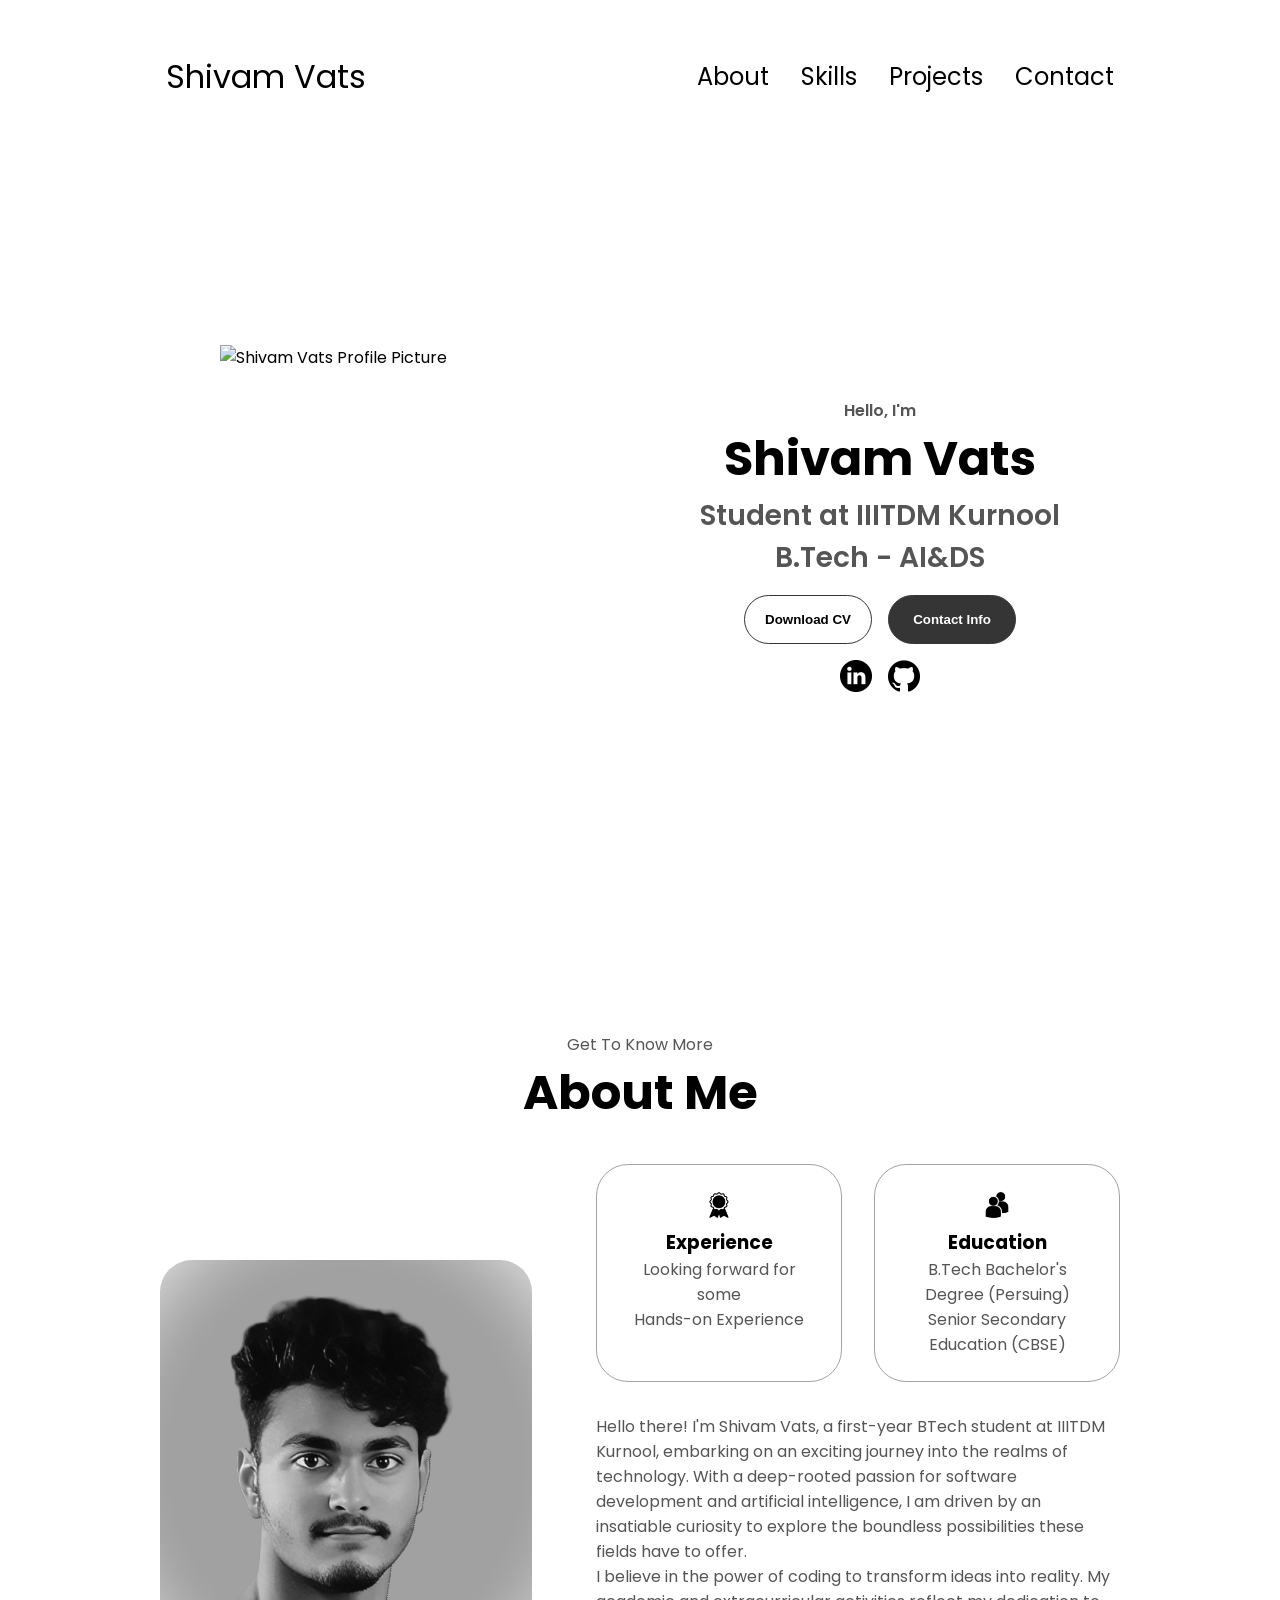
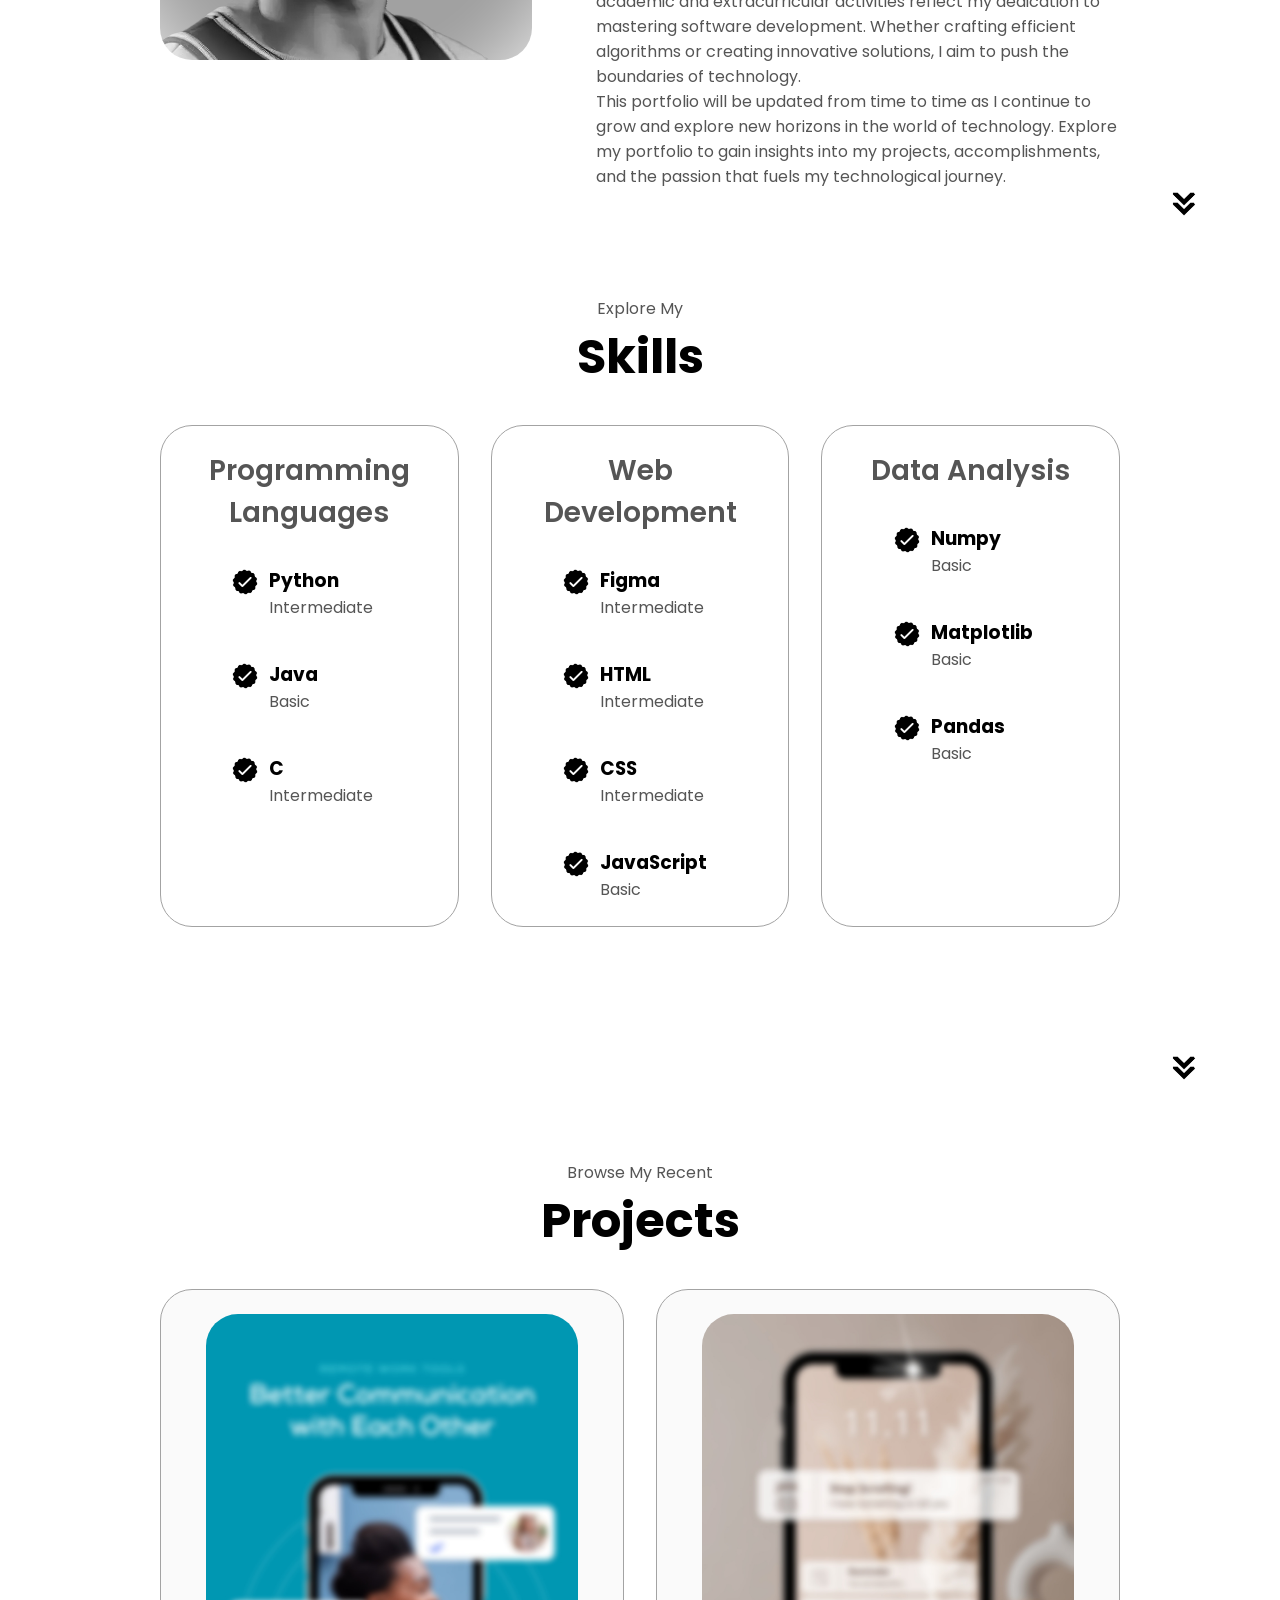
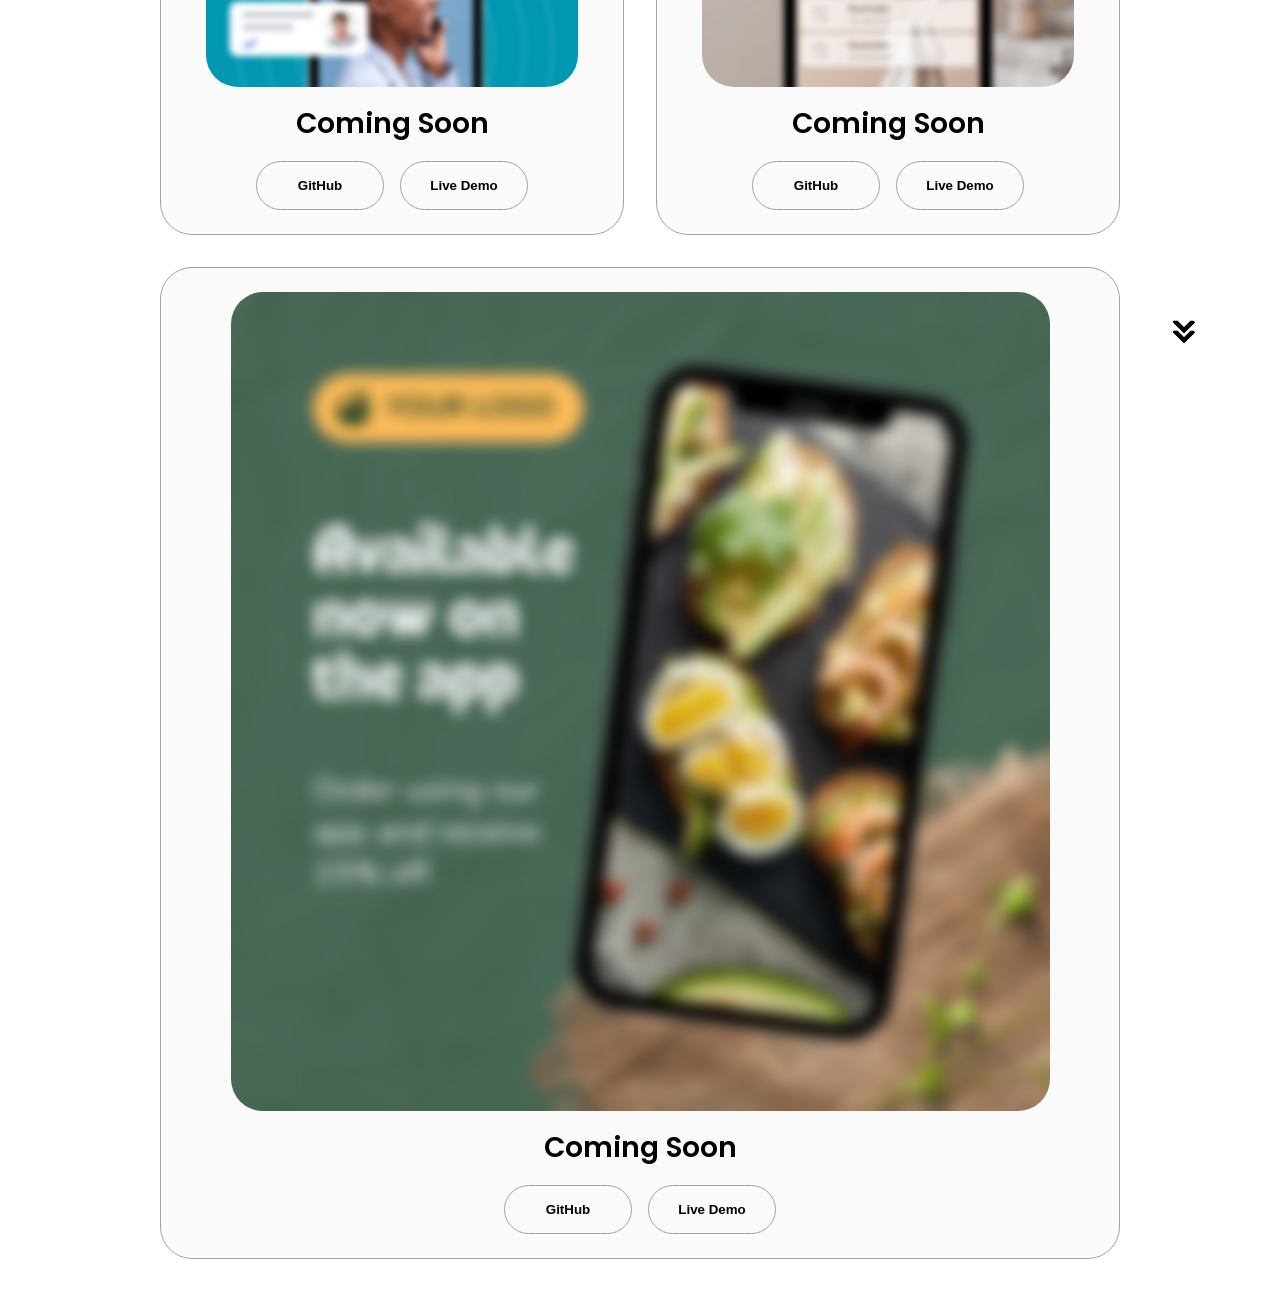
==== index.html @ 205a0e6e "Created website" ====
<!DOCTYPE html>
<html lang="en">
<head>
    <meta charset="UTF-8">
    <meta name="viewport" content="width=device-width, initial-scale=1.0">
    <title>My Portfolio</title>
    <link rel="stylesheet" href="style.css">
    <link rel="stylesheet" href="mediaqueries.css">
</head>
<body>
    <nav id="desktop-nav">
        <div class="logo">Shivam Vats</div>
        <div>
            <ul class="nav-links">
                <li><a href="#about">About</a></li>
                <li><a href="#experience">Skills</a></li>
                <li><a href="#projects">Projects</a></li>
                <li><a href="#contact">Contact</a></li>
            </ul>
        </div>
    </nav>
    <nav id="hamburger-nav">
        <div class="logo">Shivam Vats</div>
        <div class="hamburger-menu">
            <div class="hamburger-icon" onclick="toggleMenu()">
                <span></span>
                <span></span>
                <span></span>
            </div>
            <div class="menu-links">
                <li><a href="#about" onclick="toggleMenu()">About</a></li>
                <li><a href="#experience" onclick="toggleMenu()">Experience</a></li>
                <li><a href="#projects" onclick="toggleMenu()">Projects</a></li>
                <li><a href="#contact" onclick="toggleMenu()">Contact</a></li>
            </div>
        </div>
    </nav>
    <section id="profile">
        <div class="section__pic-container">
            <img src="./assets/profile-pic.png" alt="Shivam Vats Profile Picture">
        </div>
        <div class="section__text">
            <p class="section__text__p1">Hello, I'm</p>
            <h1 class="title">Shivam Vats</h1>
            <p class="section__text__p2">Student at IIITDM Kurnool<br/>B.Tech - AI&DS</p>
            <div class="btn-container">
                <button class="btn btn-color-2" onclick="window.open('./assets/resume.pdf')">Download CV</button>
                <button class="btn btn-color-1" onclick="location.href='./#contact'">Contact Info</button>
            </div>
            <div id="socials-container">
                <img src="./assets/linkedin.png" alt="My LinkedIn Profile" class="icon" onclick="location.href='https://www.linkedin.com/in/vatshivam'"/> 
                <img src="./assets/github.png" alt="My Github Profile" class="icon" onclick="location.href='https://github.com/shivamvats1204'"/> 
            </div>
        </div>
    </section>
    <section id="about">
        <p class="section__text__p1">Get To Know More</p>
        <h1 class="title">About Me</h1>
        <div class="section-container">
            <div class="section__pic-container">
                <img src="./assets/about-pic.png" alt="Profile Picture" class="about-pic">
            </div>
            <div class="about-details-container">
                <div class="about-containers">
                    <div class="details-container">
                        <img src="./assets/experience.png" alt="Experience Icon" class="icon about-icon">
                        <h3>Experience</h3>
                        <p>Looking forward for some<br>Hands-on Experience</p>
                    </div>
                    <div class="details-container">
                        <img src="./assets/education.png" alt="Education Icon" class="icon about-icon">
                        <h3>Education</h3>
                        <p>B.Tech Bachelor's Degree (Persuing) <br>Senior Secondary Education (CBSE)</p>
                    </div>
                </div>
                <div class="text-container">
                    <p>
                        Hello there! I'm Shivam Vats, a first-year BTech student at IIITDM Kurnool, embarking on an exciting journey into the realms of technology. With a deep-rooted passion for software development and artificial intelligence, I am driven by an insatiable curiosity to explore the boundless possibilities these fields have to offer.<br>I believe in the power of coding to transform ideas into reality. My academic and extracurricular activities reflect my dedication to mastering software development. Whether crafting efficient algorithms or creating innovative solutions, I aim to push the boundaries of technology.<br>This portfolio will be updated from time to time as I continue to grow and explore new horizons in the world of technology. Explore my portfolio to gain insights into my projects, accomplishments, and the passion that fuels my technological journey.
                    </p>
                </div>
            </div>
        </div>
        <img src="./assets/arrow.png" alt="Arrow icon" class="icon arrow" onclick="location.href='./#experience'">
    </section>
    <section id="experience">
        <p class="section__text__p1">Explore My</p>
        <h1 class="title">Skills</h1>
        <div class="experience-details-container"> 
            <div class="about-containers">
                <div class="details-container">
                    <h2 class="experience-sub-title">Programming Languages</h2>
                    <div class="article-container">
                        <article>
                            <img src="./assets/checkmark.png" alt="Experience Icon" class="icon">
                            <div>
                                <h3>Python</h3>
                                <p>Intermediate</p>
                            </div>
                        </article>
                        <article>
                            <img src="./assets/checkmark.png" alt="Experience Icon" class="icon">
                            <div>
                                <h3>Java</h3>
                                <p>Basic</p>
                            </div>
                        </article>
                        <article>
                            <img src="./assets/checkmark.png" alt="Experience Icon" class="icon">
                            <div>
                                <h3>C</h3>
                                <p>Intermediate</p>
                            </div>
                        </article>
                    </div>
                </div>
                <div class="details-container">
                    <h2 class="experience-sub-title">Web Development</h2>
                    <div class="article-container">
                        <article>
                            <img src="./assets/checkmark.png" alt="Experience Icon" class="icon">
                            <div>
                                <h3>Figma</h3>
                                <p>Intermediate</p>
                            </div>
                        </article>
                        <article>
                            <img src="./assets/checkmark.png" alt="Experience Icon" class="icon">
                            <div>
                                <h3>HTML</h3>
                                <p>Intermediate</p>
                            </div>
                        </article>
                        <article>
                            <img src="./assets/checkmark.png" alt="Experience Icon" class="icon">
                            <div>
                                <h3>CSS</h3>
                                <p>Intermediate</p>
                            </div>
                        </article>
                        <article>
                            <img src="./assets/checkmark.png" alt="Experience Icon" class="icon">
                            <div>
                                <h3>JavaScript</h3>
                                <p>Basic</p>
                            </div>
                        </article>
                    </div>
                </div>
                <div class="details-container">
                    <h2 class="experience-sub-title">Data Analysis</h2>
                    <div class="article-container">
                        <article>
                            <img src="./assets/checkmark.png" alt="Experience Icon" class="icon">
                            <div>
                                <h3>Numpy</h3>
                                <p>Basic</p>
                            </div>
                        </article>
                        <article>
                            <img src="./assets/checkmark.png" alt="Experience Icon" class="icon">
                            <div>
                                <h3>Matplotlib</h3>
                                <p>Basic</p>
                            </div>
                        </article>
                        <article>
                            <img src="./assets/checkmark.png" alt="Experience Icon" class="icon">
                            <div>
                                <h3>Pandas</h3>
                                <p>Basic</p>
                            </div>
                        </article>
                    </div>
                </div>
            </div>
        </div>
        <img src="./assets/arrow.png" alt="Arrow icon" class="icon arrow" onclick="location.href='./#projects'">
    </section>
    <section id="projects">
        <p class="section__text__p1">Browse My Recent</p>
        <h1 class="title">Projects</h1>
        <div class="experience-details-container">
            <div class="about-containers">
                <div class="details-container color-container">
                    <div class="article-container">
                        <img src="./assets/project-1-not-ready.jpg" alt="Project 1" class="project-img">
                    </div>
                    <h2 class="experience-sub-title project-title">Coming Soon</h2>
                    <div class="btn-container">
                        <button class="btn btn-color-2 project-btn" onclick="location.href='#projects'">GitHub</button>
                        <button class="btn btn-color-2 project-btn" onclick="location.href='#projects'">Live Demo</button>
                    </div>
                </div>
                <div class="details-container color-container">
                    <div class="article-container">
                        <img src="./assets/project-2-not-ready.jpg" alt="Project 2" class="project-img">
                    </div>
                    <h2 class="experience-sub-title project-title">Coming Soon</h2>
                    <div class="btn-container">
                        <button class="btn btn-color-2 project-btn" onclick="location.href='#projects'">GitHub</button>
                        <button class="btn btn-color-2 project-btn" onclick="location.href='#projects'">Live Demo</button>
                    </div>
                </div>
                <div class="details-container color-container">
                    <div class="article-container">
                        <img src="./assets/project-3-not-ready.jpg" alt="Project 3" class="project-img">
                    </div>
                    <h2 class="experience-sub-title project-title">Coming Soon</h2>
                    <div class="btn-container">
                        <button class="btn btn-color-2 project-btn" onclick="location.href='#projects'">GitHub</button>
                        <button class="btn btn-color-2 project-btn" onclick="location.href='#projects'">Live Demo</button>
                    </div>
                </div>
            </div>
        </div>
        <img src="./assets/arrow.png" alt="Arrow icon" class="icon arrow" onclick="location.href='./#contact'">
    </section>
    <section id="contact">
        <p class="section__text__p1">Get In Touch</p>
        <h1 class="title">Contact Me</h1>
        <div class="contact-info-upper-container">
            <div class="contact-info-container">
                <img src="./assets/email.png" alt="Email Icon" class="icon contact-icon">
                <p><a href="mailto:shivam.vats1204@gmail.com">shivam.vats1204@gmail.com</a></p>
            </div>
            <div class="contact-info-container">
                <img src="./assets/linkedin.png" alt="LinkedIn Icon" class="icon contact-icon">
                <p><a href="https://www.linkedin.com/in/vatshivam/">LinkedIn</a></p>
            </div>
        </div>
    </section>
    <footer>
        <nav>
            <div class="nav-links-container">
                <ul class="nav-links">
                    <li><a href="#about">About</a></li>
                    <li><a href="#experience">Skills</a></li>
                    <li><a href="#projects">Projects</a></li>
                    <li><a href="#contact">Contact</a></li>
                </ul>
            </div>
        </nav>
        <p>Copyright &#169; 2024 Shivam Vats. All Rights Reserved.</p>
    </footer>
    <script src="script.js"></script>
</body>
</html>
<!--Experience Section changed to Skills Section-->
---- style.css ----
/*General */


@import url('https://fonts.googleapis.com/css2?family=Poppins:wght@300;400;500;600&display=swap');


*{
    margin: 0;
    padding: 0;
}

body{
    font-family: 'Poppins', sans-serif;
}

html{
    scroll-behavior: smooth;
}

p{
    color: rgb(85,85,85);
}

/* Transition */

a,
.btn{
    transition: all 300ms ease;
}

/* Navigation */

nav,
.nav-links{
    display: flex;
}

nav{
    justify-content: space-around;
    align-items: center;
    height: 17vh;
}

.nav-links{
    gap: 2rem;
    list-style: none;
    font-size: 1.5rem;
}

a{
    color: black;
    text-decoration: none;
    text-decoration-color: white;
}

a:hover{
    color: grey;
    text-decoration: underline;
    text-underline-offset: 1rem;
    text-decoration-color: rgb(181,181,181);
}

.logo{
    font-size: 2rem;
}

.logo:hover{
    cursor: default;
}

/* HamburgerMenu */

#hamburger-nav{
    display:none;
}

.hamburger-menu{
    position: relative;
    display: inline-block;
}

.hamburger-icon{
    display: flex;
    flex-direction: column;
    justify-content: space-between;
    height: 24px;
    width: 30px;
    cursor:pointer;
}

.hamburger-icon span{
    width: 100%;
    height: 2px;
    background-color: black;
    transition: all 0.3 ease-in-out;
}

.menu-links{
    position: absolute;
    top: 100%;
    right: 0%;
    background-color: white;
    width: fit-content;
    max-height: 0;
    overflow: hidden;
    transition: all;
}

.menu-links a{
    display: block;
    padding: 10px;
    text-align: center;
    font-size: 1.5rem;
    color: black;
    text-decoration: none;
    transition: all 0.3 ease-in-out;
}

.menu-links li{
    list-style: none;
}

.menu-links.open{
    max-height: 300px;
}

.hamburger-icon.open span:first-child{
    transform: rotate(45deg) translate(10px, 5px);
}

.hamburger-icon.open span:nth-child(2){
    opacity: 0;
}

.hamburger-icon.open span:last-child{
    transform: rotate(-45deg) translate(10px, -5px);
}

.hamburger-icon span:first-child{
    transform: none;
}

.hamburger-icon span:first-child{
    opacity: 1;
}

.hamburger-icon span:first-child{
    transform: none;
}

/* Sections */

section{
    padding-top: 4vh;
    height: 96vh;
    margin: 0 10rem;
    box-sizing: border-box;
    min-height: fit-content;
}

.section-container{
    display: flex;
}

#profile{
    display: flex;
    justify-content: center;
    gap: 5rem;
    height: 80vh;
}

.section__pic-container{
    display: flex;
    height: 400px;
    width: 400px;
    margin: auto 0;
}

.section__text {
    align-self: center;
    text-align: center;
}

.section__text p{
    font-weight: 600;
}

.section__text__p1{
    text-align: center;
}

.section__text__p2{
    font-size: 1.75rem;
    margin-bottom: 1rem;
}

.title{
    font-size: 3rem;
    text-align: center;
}

#socials-container{
    display: flex;
    justify-content: center;
    margin-top: 1rem;
    gap: 1rem;
}

/* Icons */

.icon{
    cursor: pointer;
    height: 2rem;
}

/* Buttons */

.btn-container{
    display: flex;
    justify-content: center;
    gap: 1rem;
}

.btn{
    font-weight: 600;
    transition: all 300ms ease;
    padding: 1rem;
    width: 8rem;
    border-radius: 2rem;
}

.btn-color-1,
.btn-color-2{
    border:rgb(53,53,53) 0.1rem solid;
}

.btn-color-1:hover,
.btn-color-2:hover{
    cursor: pointer;
}

.btn-color-1,
.btn-color-2:hover{
    background: rgb(53,53,53);
    color: white;
}

.btn-color-1:hover{
    background: rgb(0,0,0);
}

.btn-color-2{
    background: none;
}

.btn-color-2:hover{
    border: rgb(255,255,255) 0.1rem solid;
}

.btn-container{
    gap: 1rem;
}

/* About Section */

#about{
    position: relative;
}

.about-containers{
    gap: 2rem;
    margin-bottom: 2rem;
    margin-top: 2rem;
}

.about-details-container{
    justify-content: center;
    flex-direction: column;
}

.about-containers,
.about-details-container{
    display: flex;
}

.about-pic{
    border-radius: 2rem;
}

.arrow{
    position: absolute;
    right: -5rem;
    bottom: 2.5rem;
}

.details-container{
    padding: 1.5rem;
    flex: 1;
    background: white;
    border-radius: 2rem;
    border: rgb(53,53,53) 0.1rem solid;
    border-color: rgb(163,163,163);
    text-align: center;
}

.section-container{
    gap: 4rem;
    height: 80%;
}

.section__pic-container{
    height: 400px;
    width: 400px;
    margin: auto 0;
}

.about-icon{
    cursor: default;
}

/* Experience Section */

#experience{
    position: relative;
}

.experience-sub-title{
    color: rgb(85,85,85);
    font-weight: 600;
    font-size: 1.75rem;
    margin-bottom: 2rem;
}

.experience-details-container{
    display: flex;
    justify-content: center;
    flex-direction: column;
}

.article-container{
    display: flex;
    text-align: initial;
    flex-wrap: wrap;
    flex-direction: row;
    gap: 2.5rem;
    justify-content: space-around;
}

article{
    display: flex;
    width: 10rem;
    
    gap: 0.5rem;
}

article .icon{
    cursor: default;
}

/* Projects Section */

#projects{
    position: relative;
}

.color-container{
    border-color: rgb(163,163,163);
    background: rgb(250,250,250);
}

.project-img{
    border-radius: 2rem;
    width: 90%;
    height: 90%;
}

.project-title{
    margin: 1rem;
    color: black;
}

.project-btn{
    color: black;
    border-color: rgb(163,163,163);
}

/* Contact Section */

#contact{
    display: flex;
    justify-content: center;
    flex-direction: column;
    height: 70vh;
}

.contact-info-upper-container{
    display:flex;
    justify-content: center;
    border-radius: 2rem;
    border: rgb(53,53,53) 0.1rem solid;
    border-color: rgb(163,163,163);
    background: rgb(250,250,250);
    margin: 2rem auto;
    padding: 0.5rem;
}

.contact-info-container{
    display: flex;
    align-items: center;
    justify-content: center;
    gap: 0.5rem;
    margin: 1rem;
}

.contact-info-container p{
    font-size: larger;
}

.contact-icon{
    cursor: default;
}

/* Footer Section */

footer{
    height: 26vh;
    margin: 0 1rem;
}

footer p{
    text-align: center;
}
---- mediaqueries.css ----
@media screen and (max-width: 1400px){
    #profile{
        height: 83vh;
        margin-bottom: 6rem;
    }
    .about-containers{
        flex-wrap:wrap;
    }
}


@media screen and (max-width: 1200px) {
    #desktop-nav{
        display:none;
    }
    #hamburger-nav{
        display: flex;
    }
    #experience,
    .experience-details-container{
        margin-top: 2rem;
    }
    #profile,
    .section-container{
        display: block;
    }
    .arrow{
        display: none;
    }
    section,
    .section-container{
        height: fit-content;
    }
    section{
        margin:  0 5%;
    }
    .section__pic-container{
        width: 275px;
        height: 275px;
        margin: 0 auto 2rem;
    }
    .about-containers{
        margin-top: 0;
    }
}

@media screen and (max-width: 600px) {
    #contact,
    footer{
        height: 40vh;
    }
    #profile{
        height: 83vh;
        margin-bottom: 0;
    }
    article{
        font-size: 1rem;
    }
    footer nav{
        height: fit-content;
        margin-bottom: 2rem;
    }
    .about-containers,
    .contact-info-upper-container,
    .btn-container{
        flex-wrap: wrap;
    }
    .contact-info-container{
        margin: 0;
    }
    .contact-info-container p,
    .nav-links li a{
        font-size: 1rem;
    }
    .experience-sub-title{
        font-size: 1.25rem;
    }
    .logo{
        font-size: 1.5rem;
    }
    .nav-links{
        flex-direction: column;
        gap: 0.5rem;
        text-align: center;
    }
    .section__pic-container{
        width: auto;
        height: 46vw;
        justify-content: center;
    }
    .section__text__p2{
        font-size: 1.25rem;
    }
    .title{
        font-size: 2rem;
    }
    .text-container{
        text-align: justify;
    }
}
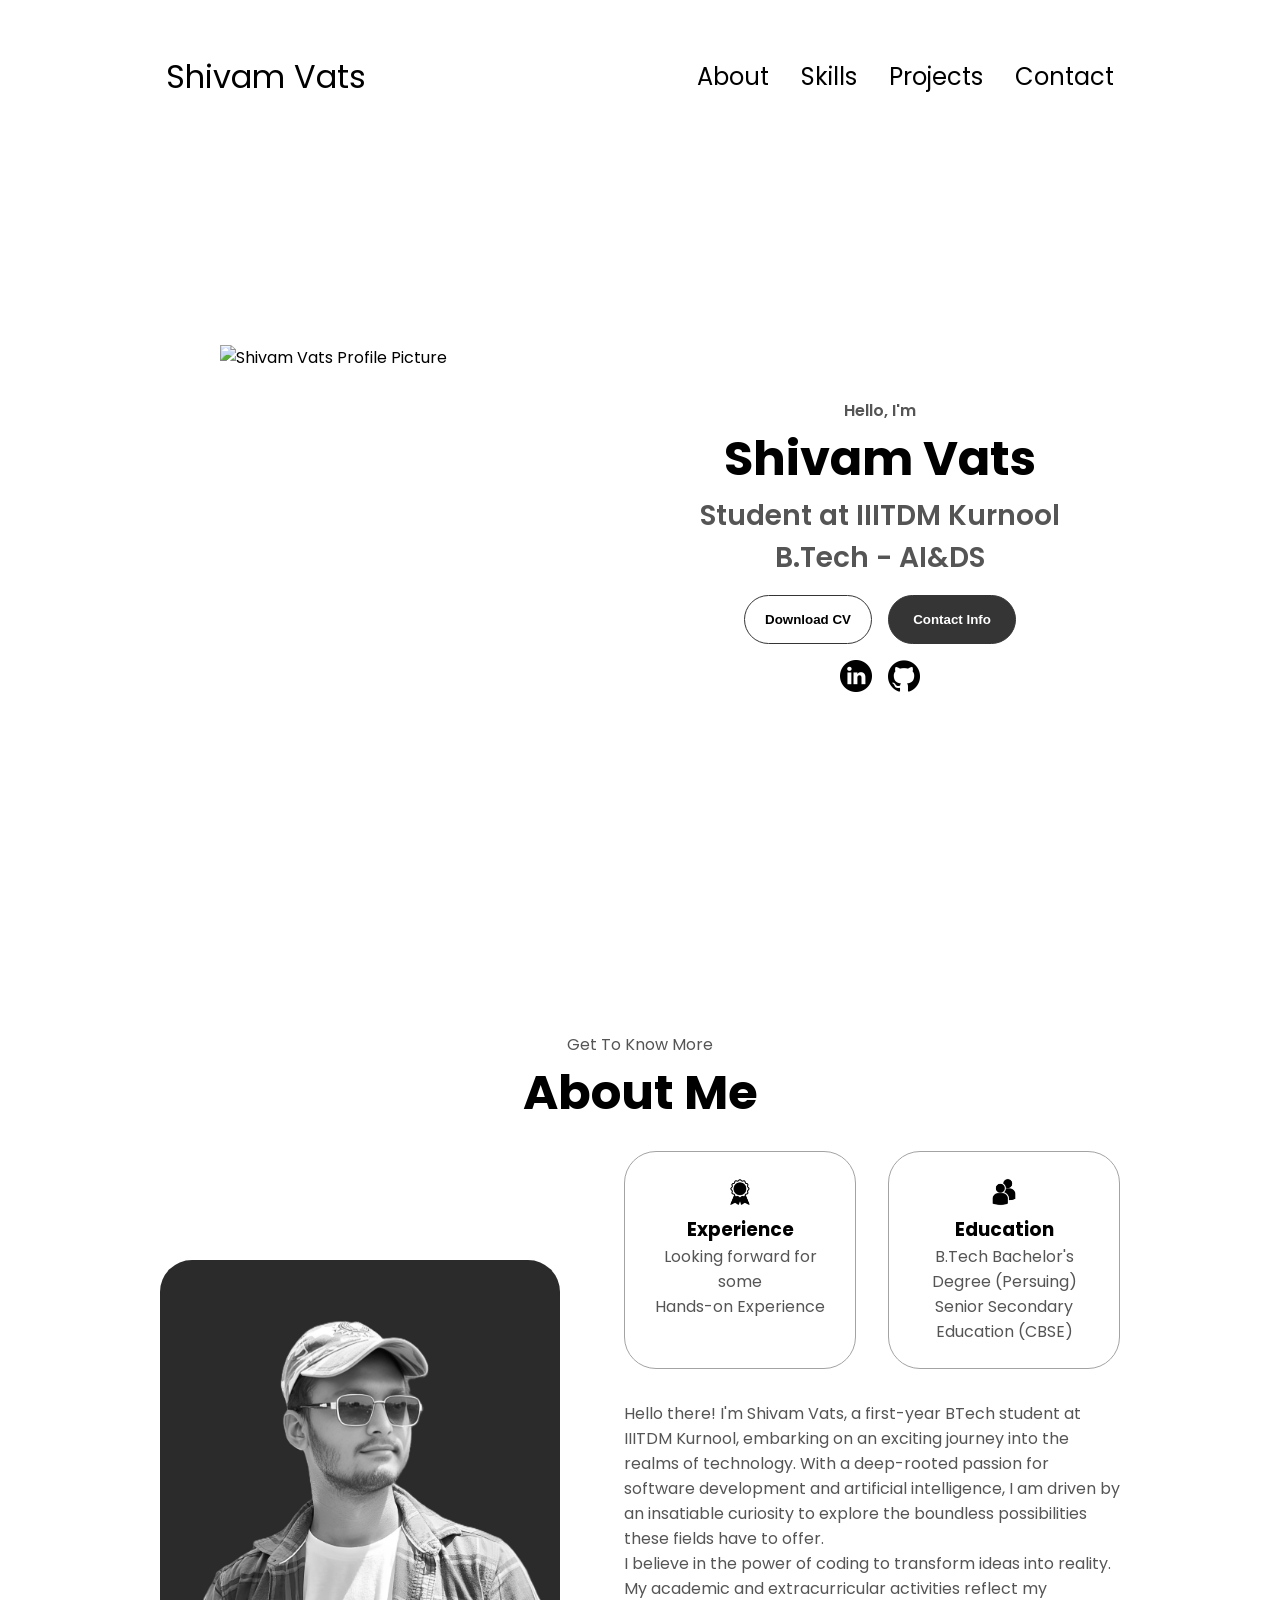
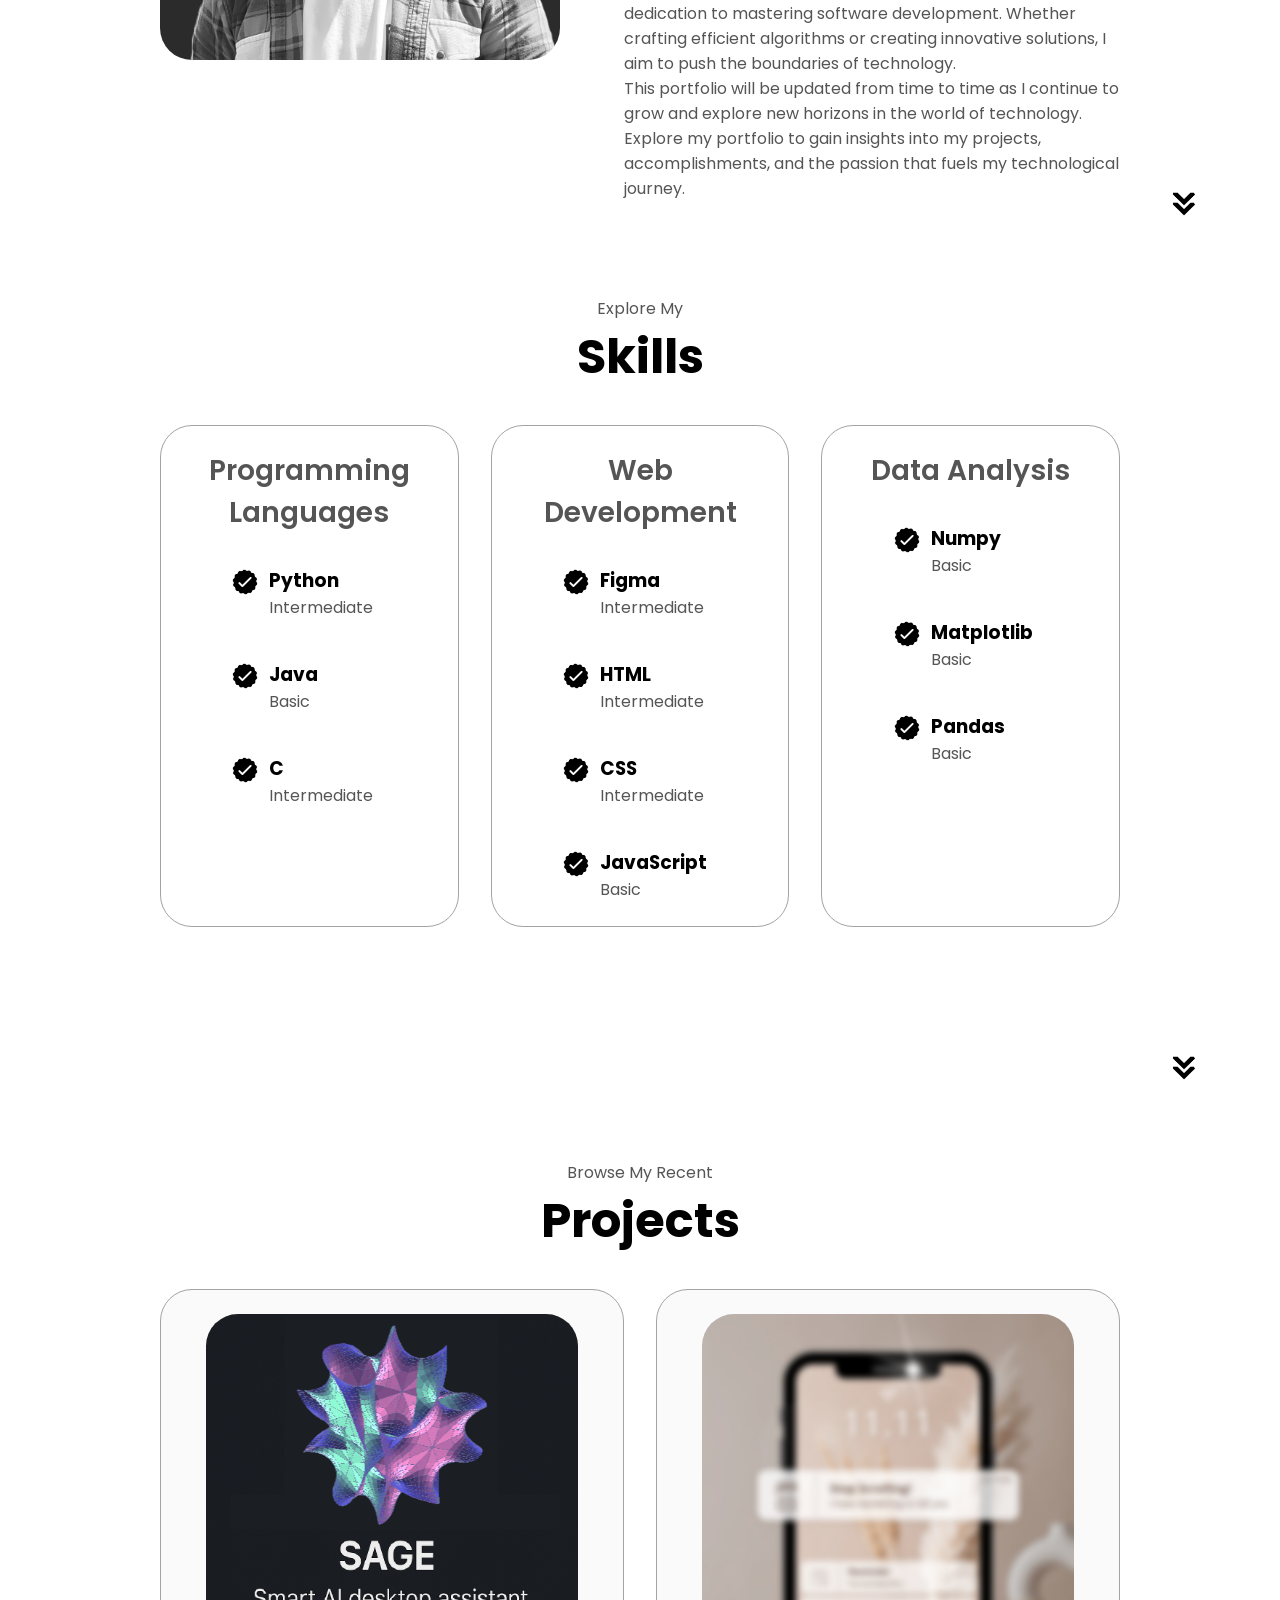
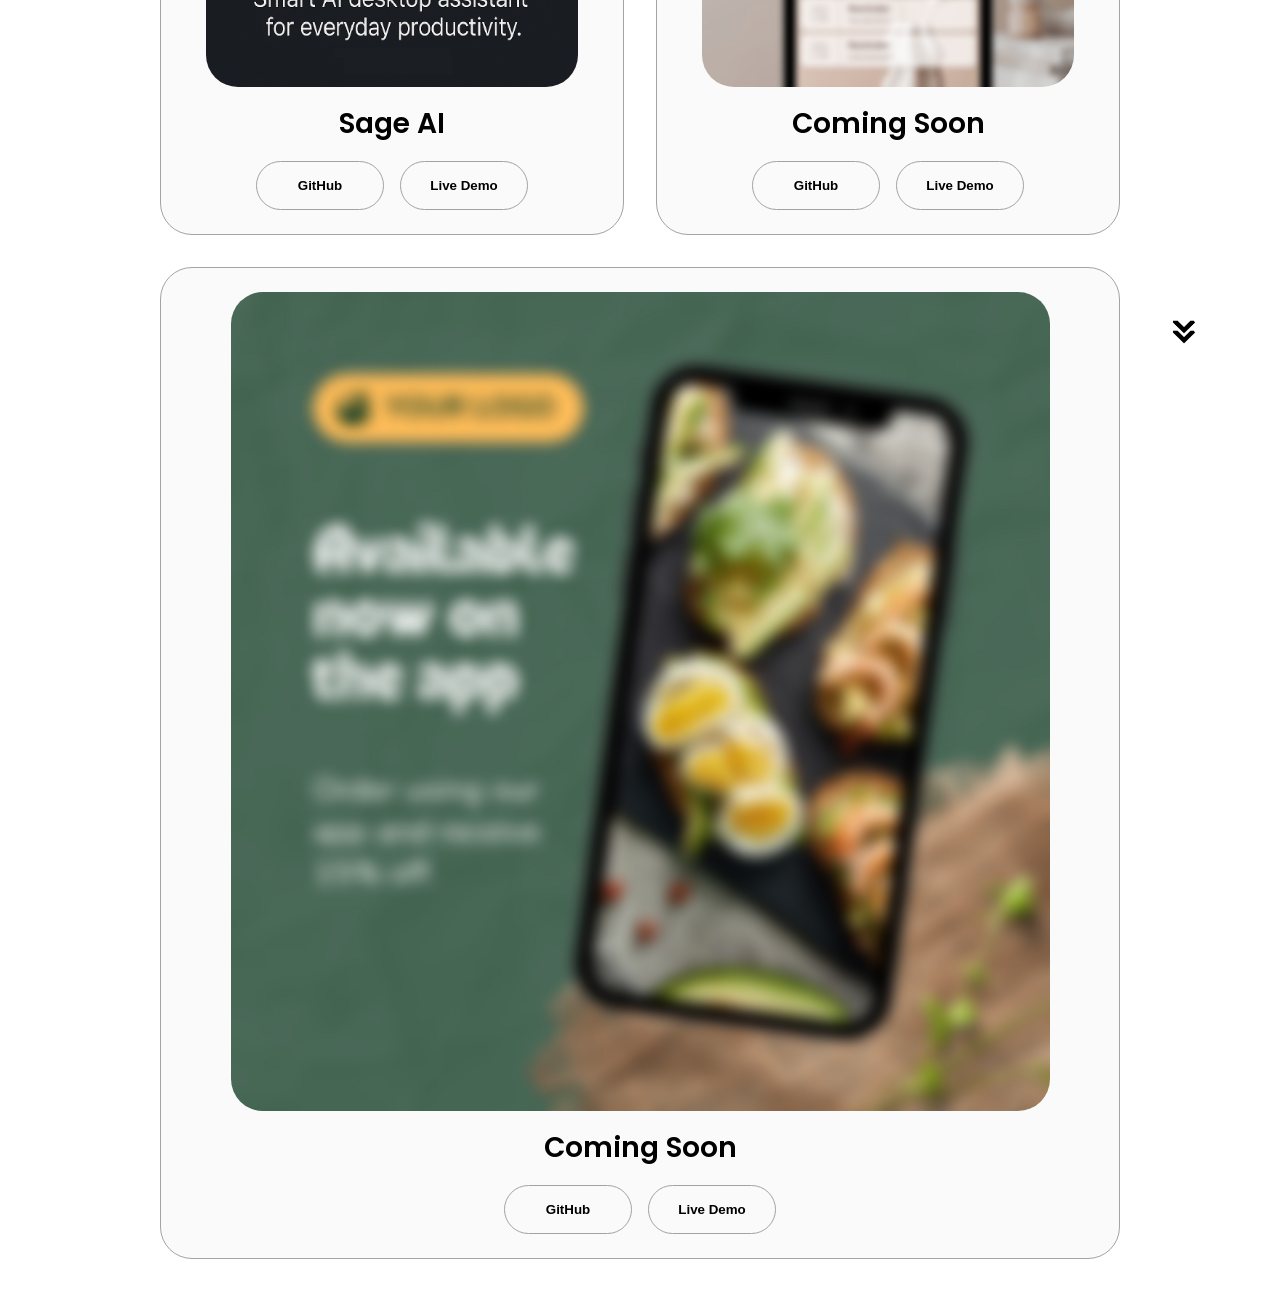
==== commit 45d16ace: "Adde Sage Project Github Link" ====
--- a/index.html
+++ b/index.html
@@ -3,7 +3,7 @@
 <head>
     <meta charset="UTF-8">
     <meta name="viewport" content="width=device-width, initial-scale=1.0">
-    <title>My Portfolio</title>
+    <title>Shivam Vats</title>
     <link rel="stylesheet" href="style.css">
     <link rel="stylesheet" href="mediaqueries.css">
 </head>
@@ -183,11 +183,11 @@
             <div class="about-containers">
                 <div class="details-container color-container">
                     <div class="article-container">
-                        <img src="./assets/project-1-not-ready.jpg" alt="Project 1" class="project-img">
-                    </div>
-                    <h2 class="experience-sub-title project-title">Coming Soon</h2>
+                        <img src="./assets/project-1.png" alt="Project 1" class="project-img">
+                    </div>
+                    <h2 class="experience-sub-title project-title">Sage AI</h2>
                     <div class="btn-container">
-                        <button class="btn btn-color-2 project-btn" onclick="location.href='#projects'">GitHub</button>
+                        <button class="btn btn-color-2 project-btn" onclick="location.href='https://github.com/shivamvats1204/Sage'">GitHub</button>
                         <button class="btn btn-color-2 project-btn" onclick="location.href='#projects'">Live Demo</button>
                     </div>
                 </div>
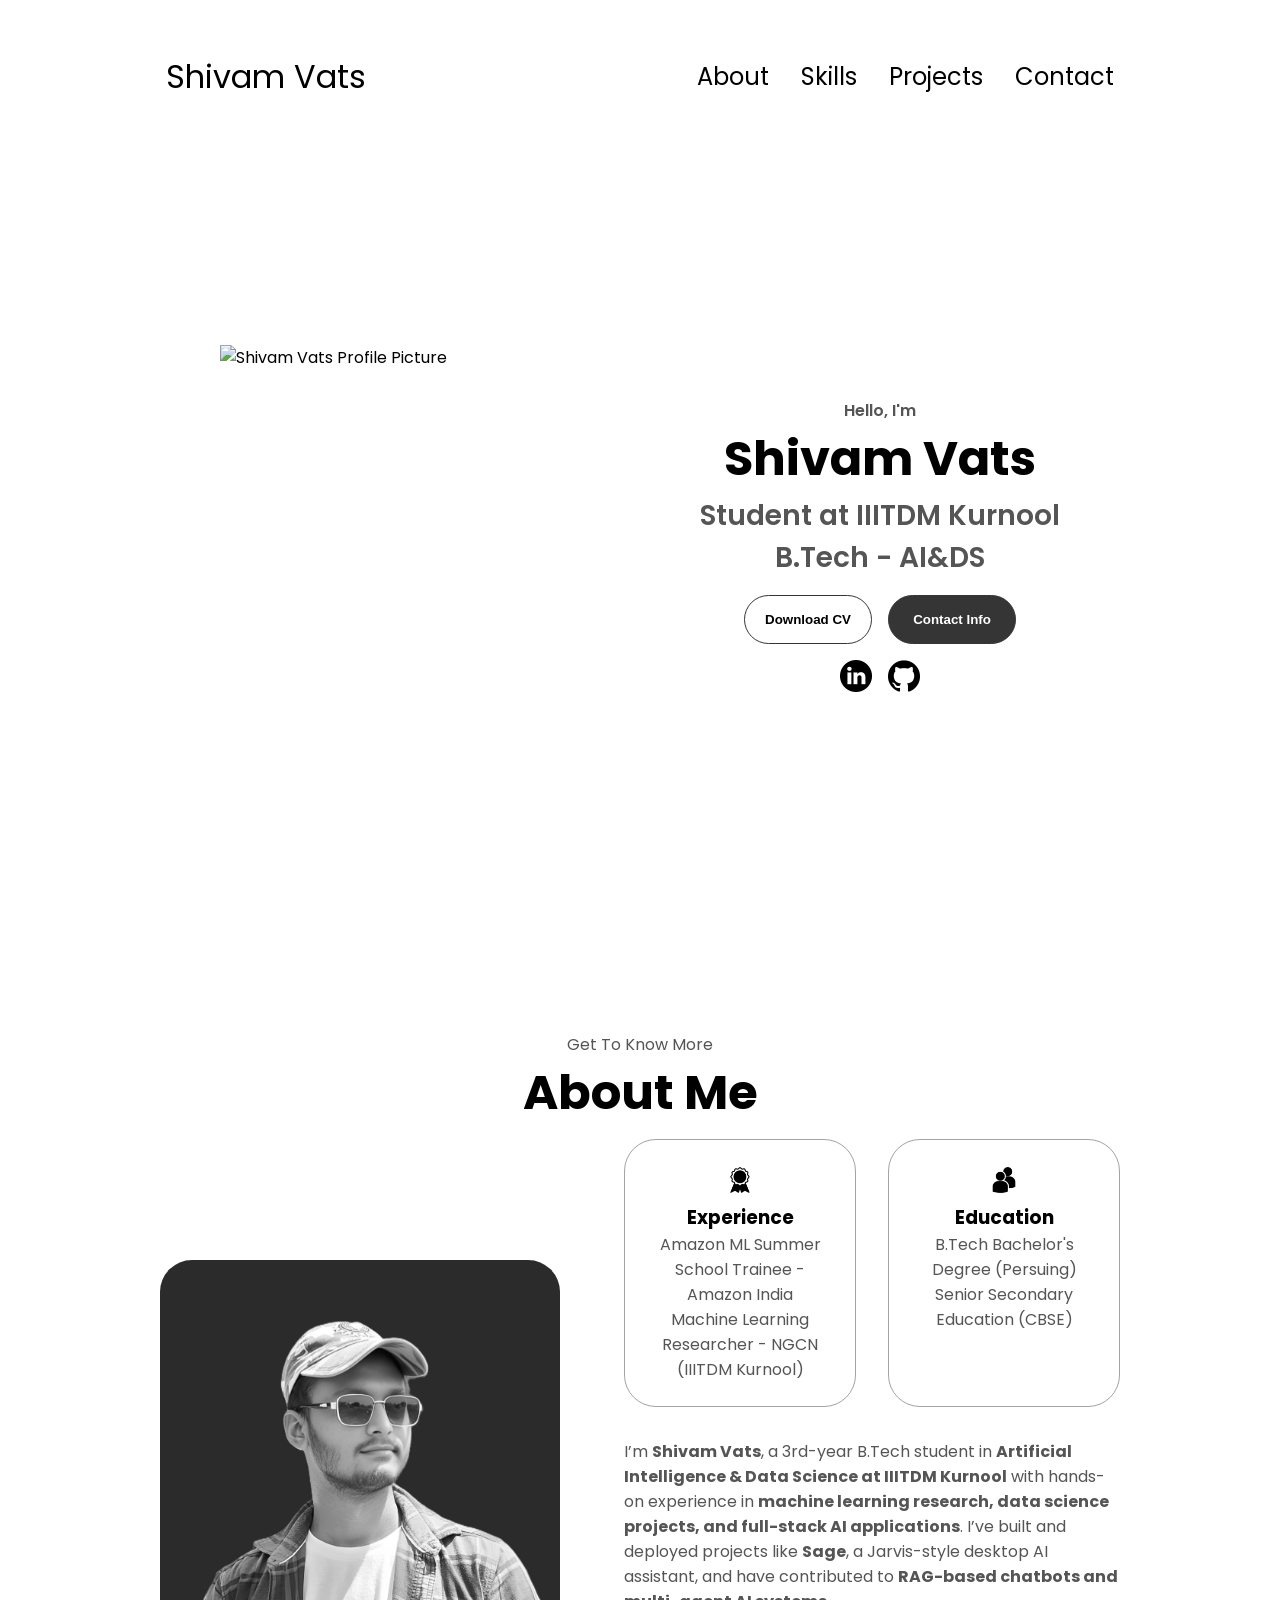
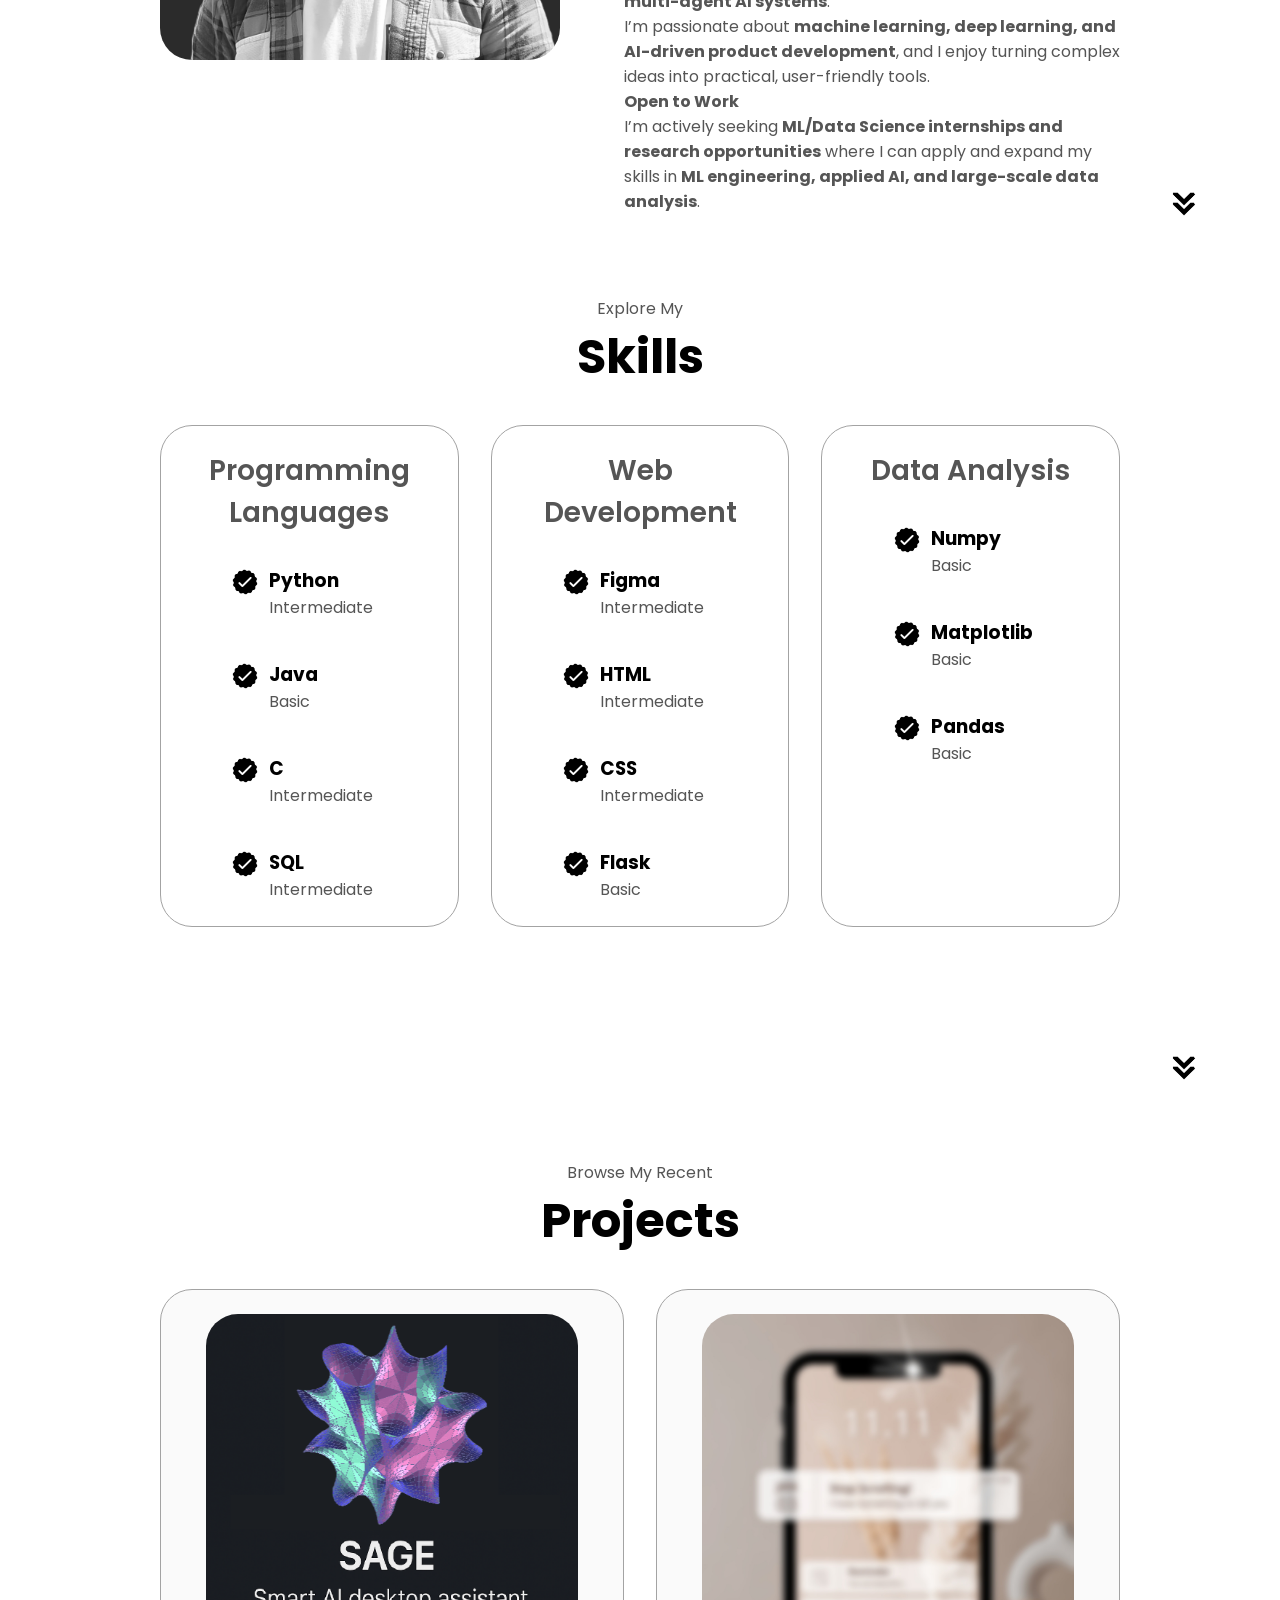
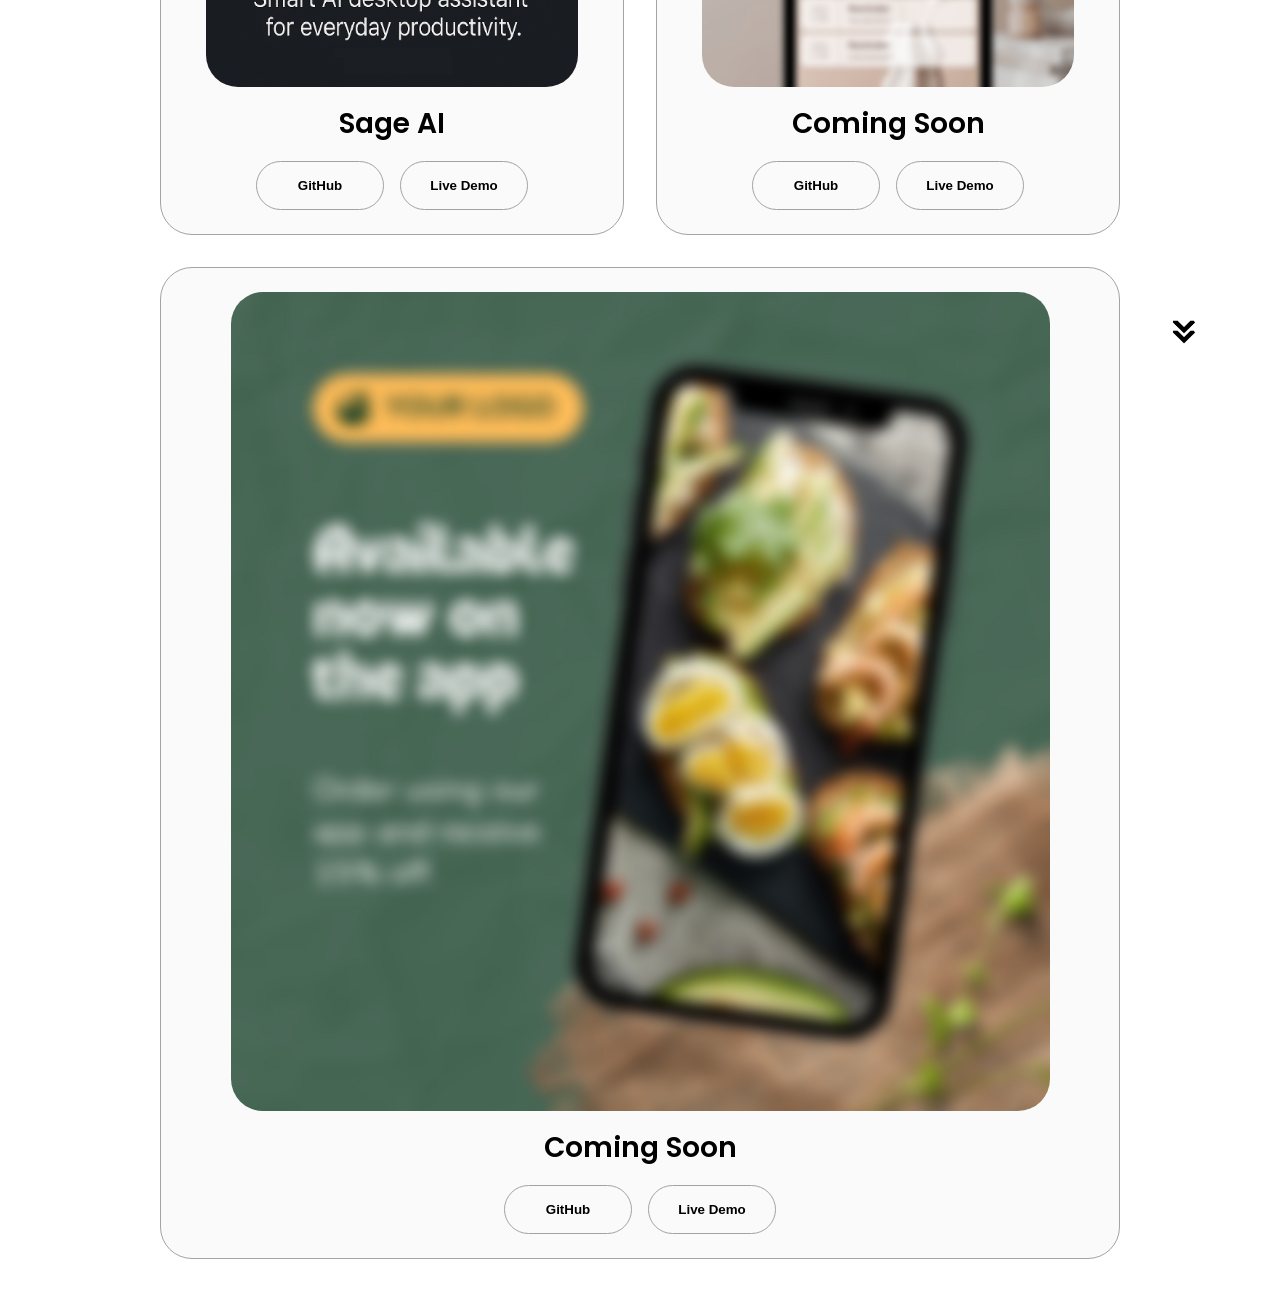
==== commit 003d2a64: "Added Experience" ====
--- a/index.html
+++ b/index.html
@@ -29,7 +29,7 @@
             </div>
             <div class="menu-links">
                 <li><a href="#about" onclick="toggleMenu()">About</a></li>
-                <li><a href="#experience" onclick="toggleMenu()">Experience</a></li>
+                <li><a href="#experience" onclick="toggleMenu()">Skills</a></li>
                 <li><a href="#projects" onclick="toggleMenu()">Projects</a></li>
                 <li><a href="#contact" onclick="toggleMenu()">Contact</a></li>
             </div>
@@ -65,7 +65,7 @@
                     <div class="details-container">
                         <img src="./assets/experience.png" alt="Experience Icon" class="icon about-icon">
                         <h3>Experience</h3>
-                        <p>Looking forward for some<br>Hands-on Experience</p>
+                        <p>Amazon ML Summer School Trainee - Amazon India <br>Machine Learning Researcher - NGCN (IIITDM Kurnool)</p>
                     </div>
                     <div class="details-container">
                         <img src="./assets/education.png" alt="Education Icon" class="icon about-icon">
@@ -75,7 +75,7 @@
                 </div>
                 <div class="text-container">
                     <p>
-                        Hello there! I'm Shivam Vats, a first-year BTech student at IIITDM Kurnool, embarking on an exciting journey into the realms of technology. With a deep-rooted passion for software development and artificial intelligence, I am driven by an insatiable curiosity to explore the boundless possibilities these fields have to offer.<br>I believe in the power of coding to transform ideas into reality. My academic and extracurricular activities reflect my dedication to mastering software development. Whether crafting efficient algorithms or creating innovative solutions, I aim to push the boundaries of technology.<br>This portfolio will be updated from time to time as I continue to grow and explore new horizons in the world of technology. Explore my portfolio to gain insights into my projects, accomplishments, and the passion that fuels my technological journey.
+                        I’m <b>Shivam Vats</b>, a 3rd-year B.Tech student in <b>Artificial Intelligence & Data Science at IIITDM Kurnool</b> with hands-on experience in <b>machine learning research, data science projects, and full-stack AI applications</b>. I’ve built and deployed projects like <b>Sage</b>, a Jarvis-style desktop AI assistant, and have contributed to <b>RAG-based chatbots and multi-agent AI systems</b>.<br>I’m passionate about <b>machine learning, deep learning, and AI-driven product development</b>, and I enjoy turning complex ideas into practical, user-friendly tools.<br><b>Open to Work</b><br>I’m actively seeking <b>ML/Data Science internships and research opportunities</b> where I can apply and expand my skills in <b>ML engineering, applied AI, and large-scale data analysis</b>.
                     </p>
                 </div>
             </div>
@@ -111,6 +111,13 @@
                                 <p>Intermediate</p>
                             </div>
                         </article>
+                        <article>
+                            <img src="./assets/checkmark.png" alt="Experience Icon" class="icon">
+                            <div>
+                                <h3>SQL</h3>
+                                <p>Intermediate</p>
+                            </div>
+                        </article>
                     </div>
                 </div>
                 <div class="details-container">
@@ -140,7 +147,7 @@
                         <article>
                             <img src="./assets/checkmark.png" alt="Experience Icon" class="icon">
                             <div>
-                                <h3>JavaScript</h3>
+                                <h3>Flask</h3>
                                 <p>Basic</p>
                             </div>
                         </article>
@@ -240,7 +247,7 @@
                 </ul>
             </div>
         </nav>
-        <p>Copyright &#169; 2024 Shivam Vats. All Rights Reserved.</p>
+        <p>Copyright &#169; 2025 Shivam Vats. All Rights Reserved.</p>
     </footer>
     <script src="script.js"></script>
 </body>
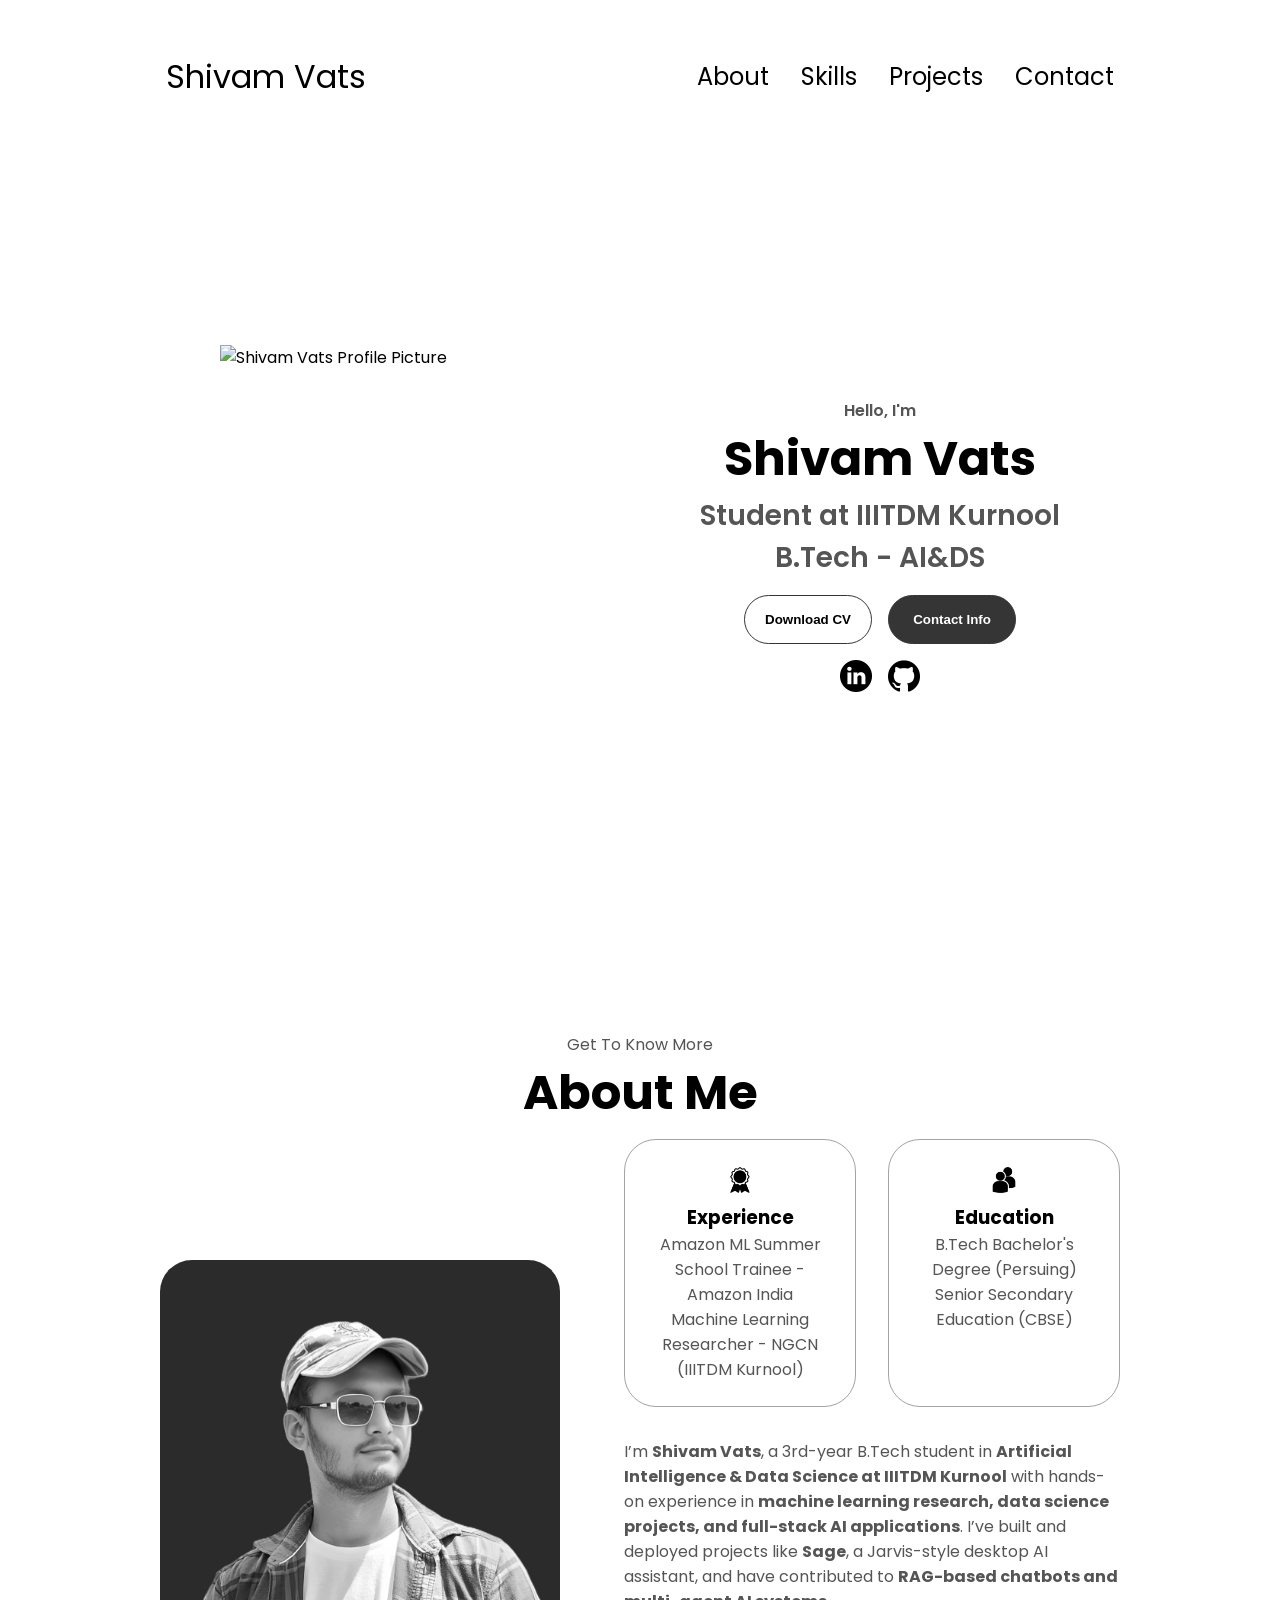
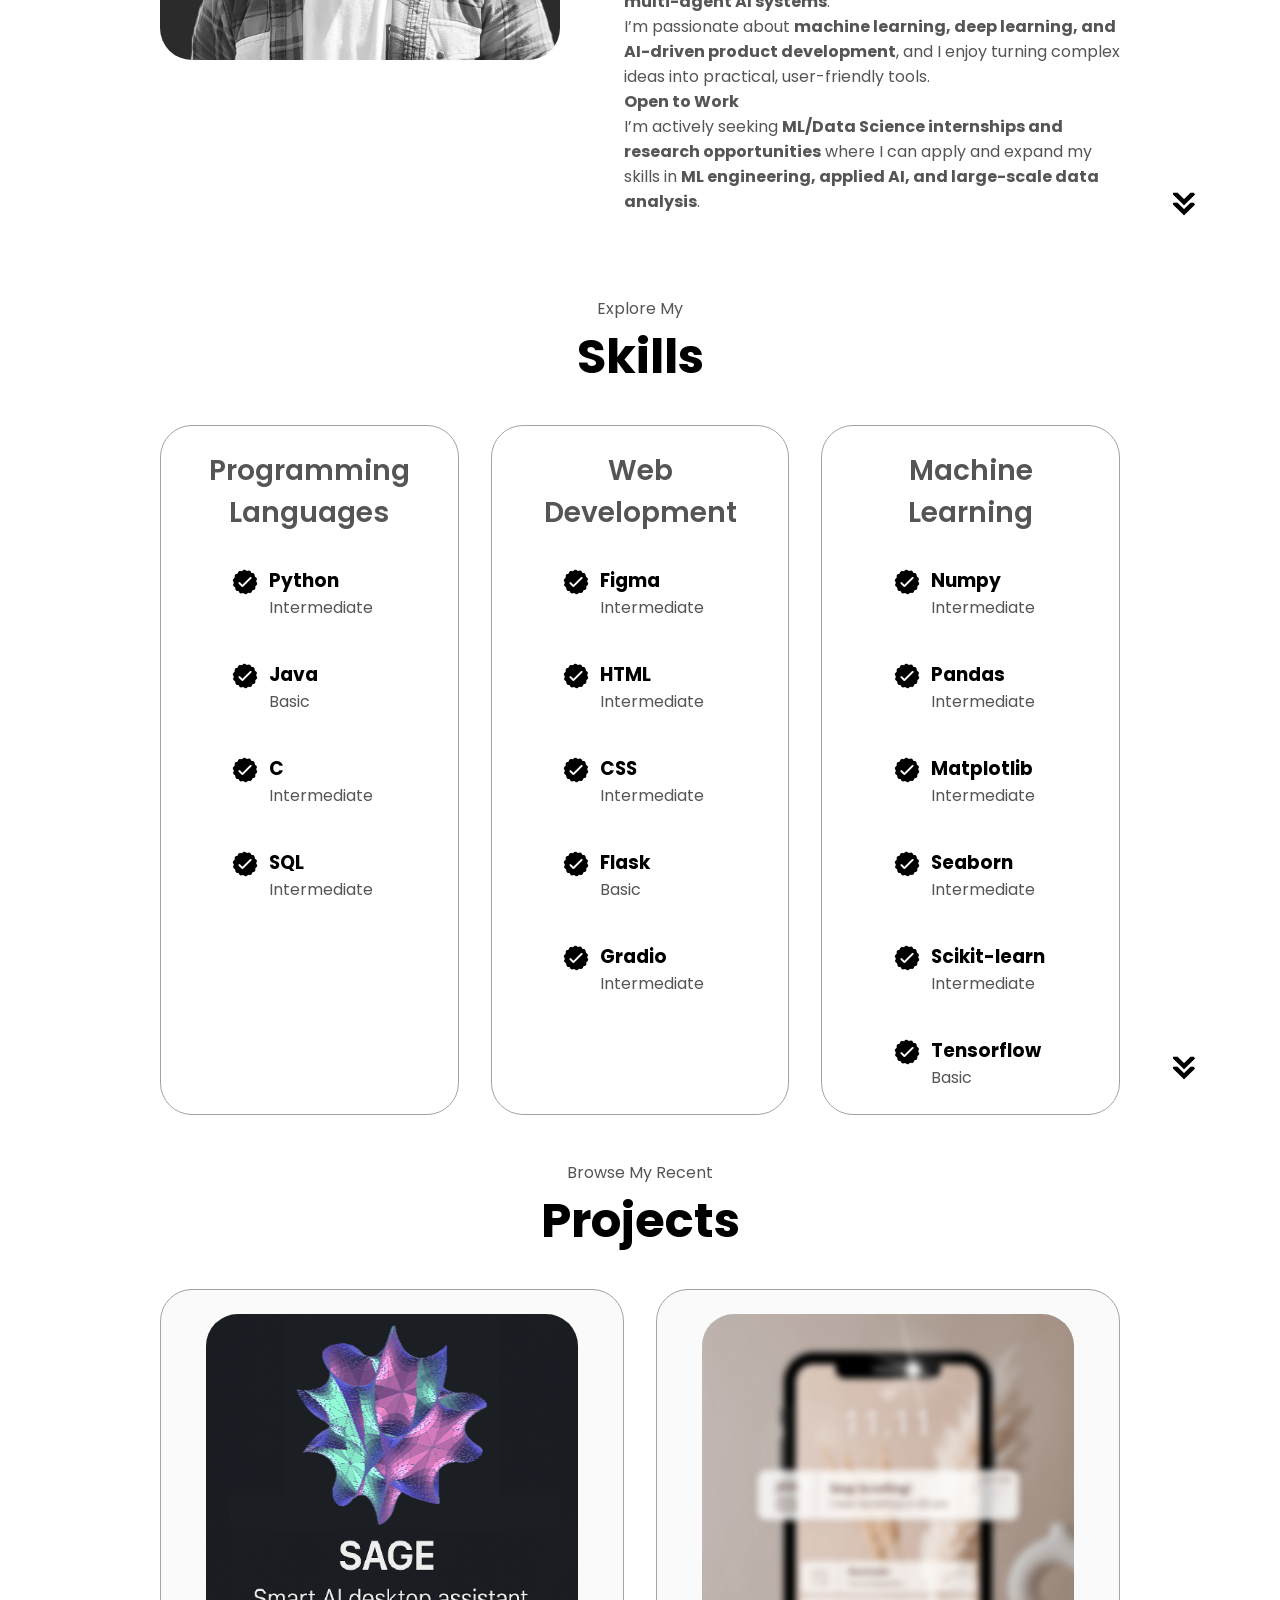
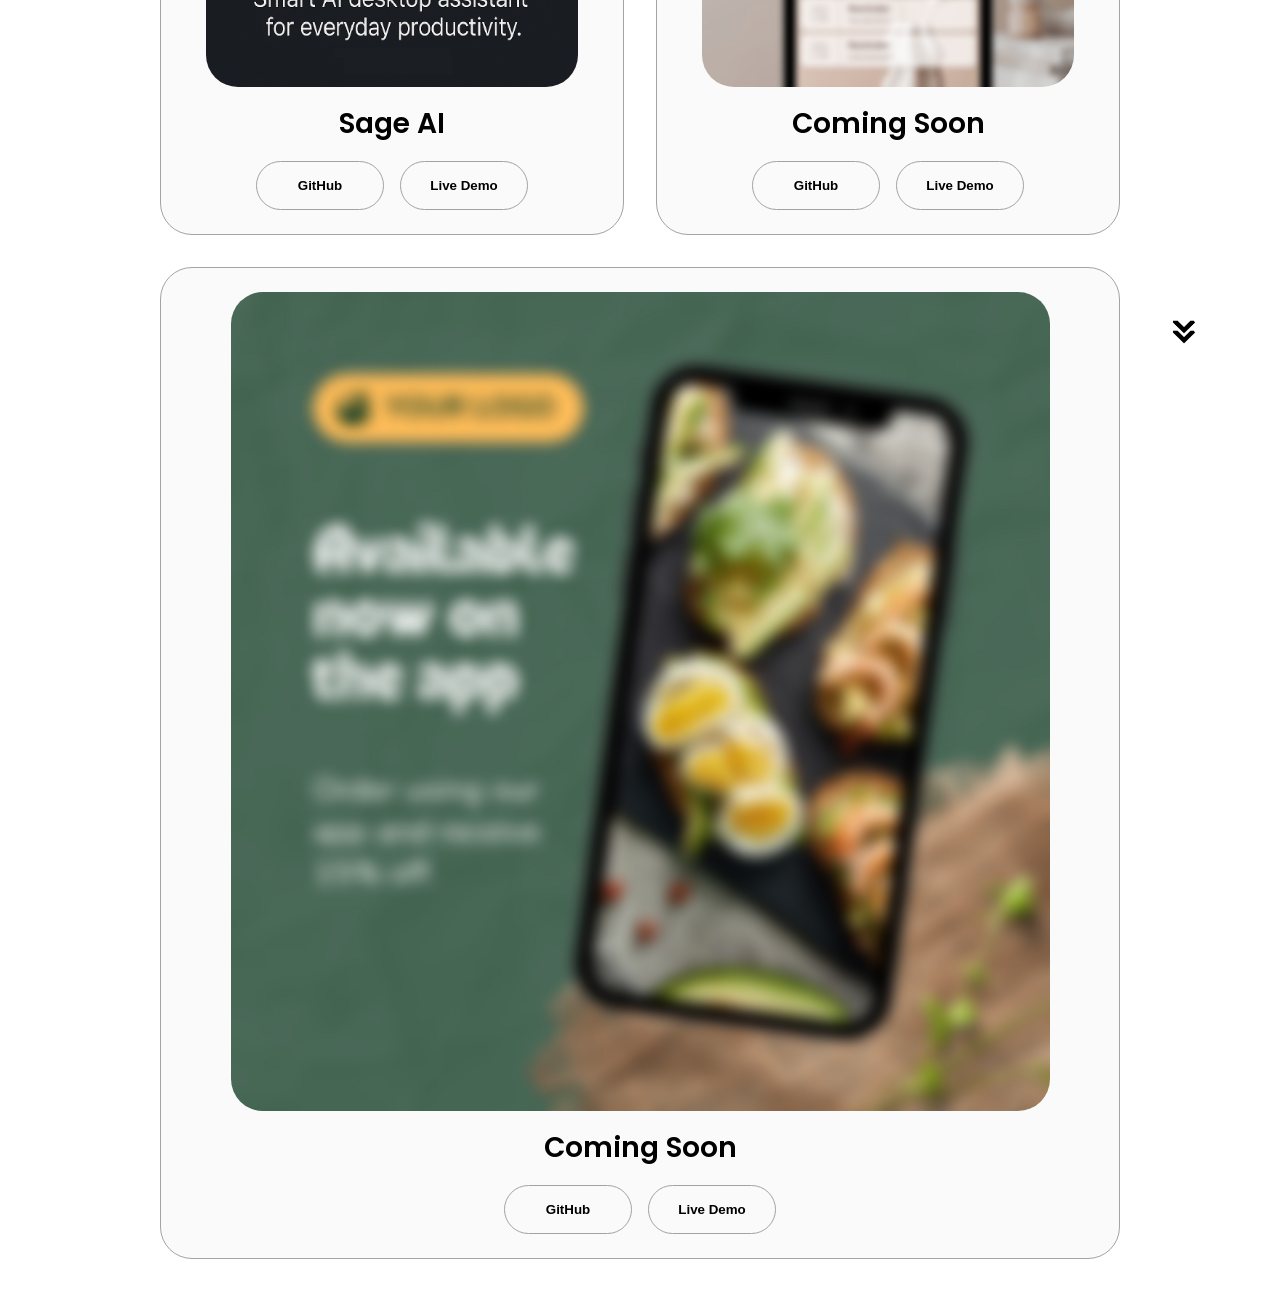
==== commit 81d956c1: "Updated Skills" ====
--- a/index.html
+++ b/index.html
@@ -151,29 +151,57 @@
                                 <p>Basic</p>
                             </div>
                         </article>
+                        <article>
+                            <img src="./assets/checkmark.png" alt="Experience Icon" class="icon">
+                            <div>
+                                <h3>Gradio</h3>
+                                <p>Intermediate</p>
+                            </div>
+                        </article>
                     </div>
                 </div>
                 <div class="details-container">
-                    <h2 class="experience-sub-title">Data Analysis</h2>
+                    <h2 class="experience-sub-title">Machine Learning</h2>
                     <div class="article-container">
                         <article>
                             <img src="./assets/checkmark.png" alt="Experience Icon" class="icon">
                             <div>
                                 <h3>Numpy</h3>
-                                <p>Basic</p>
+                                <p>Intermediate</p>
+                            </div>
+                        </article>
+                        <article>
+                            <img src="./assets/checkmark.png" alt="Experience Icon" class="icon">
+                            <div>
+                                <h3>Pandas</h3>
+                                <p>Intermediate</p>
                             </div>
                         </article>
                         <article>
                             <img src="./assets/checkmark.png" alt="Experience Icon" class="icon">
                             <div>
                                 <h3>Matplotlib</h3>
-                                <p>Basic</p>
-                            </div>
-                        </article>
-                        <article>
-                            <img src="./assets/checkmark.png" alt="Experience Icon" class="icon">
-                            <div>
-                                <h3>Pandas</h3>
+                                <p>Intermediate</p>
+                            </div>
+                        </article>
+                        <article>
+                            <img src="./assets/checkmark.png" alt="Experience Icon" class="icon">
+                            <div>
+                                <h3>Seaborn</h3>
+                                <p>Intermediate</p>
+                            </div>
+                        </article>
+                        <article>
+                            <img src="./assets/checkmark.png" alt="Experience Icon" class="icon">
+                            <div>
+                                <h3>Scikit-learn</h3>
+                                <p>Intermediate</p>
+                            </div>
+                        </article>
+                        <article>
+                            <img src="./assets/checkmark.png" alt="Experience Icon" class="icon">
+                            <div>
+                                <h3>Tensorflow</h3>
                                 <p>Basic</p>
                             </div>
                         </article>
